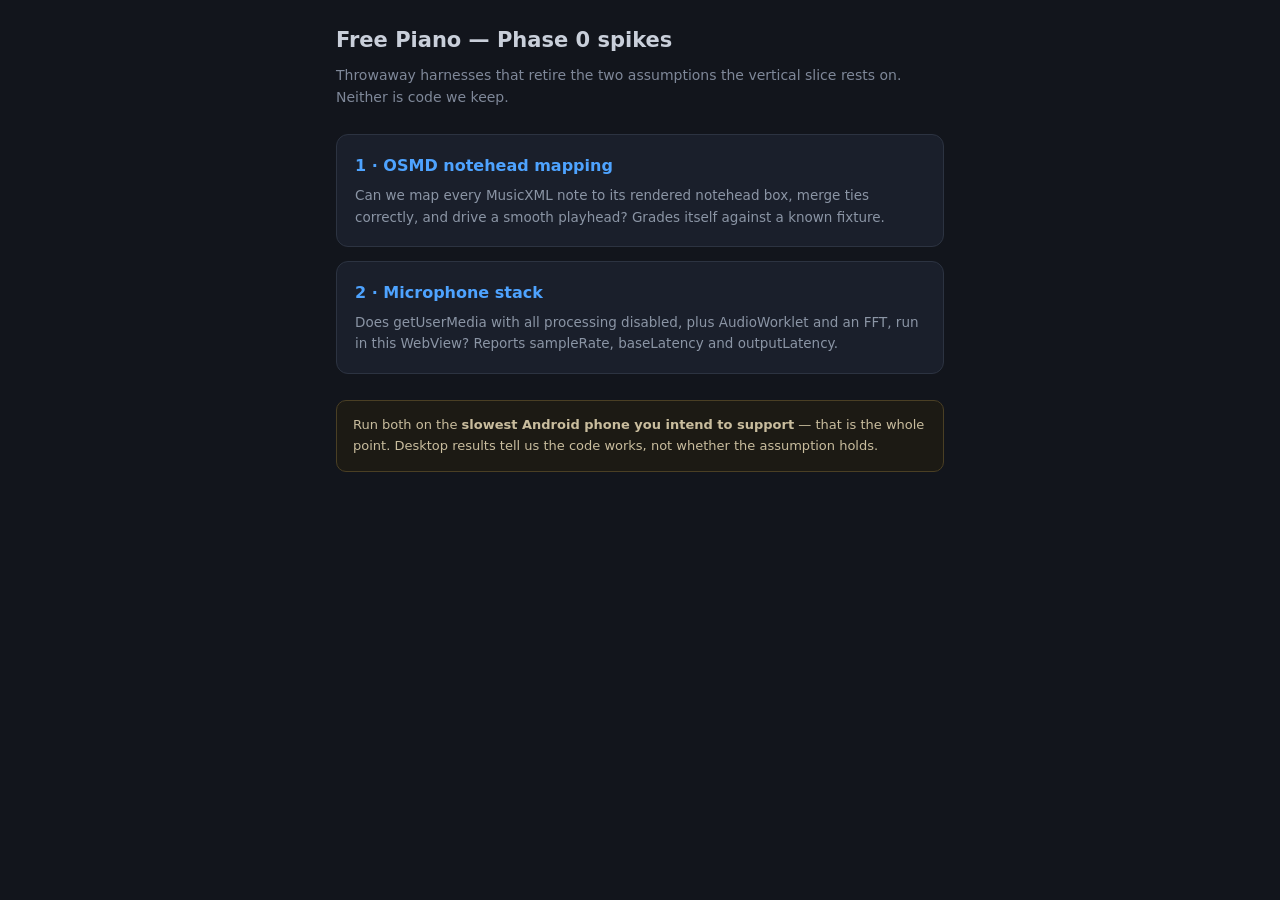
==== piano/index.html @ b58d8b5a "piano test" ====
<!doctype html>
<html lang="en">
<head>
  <meta charset="utf-8">
  <meta name="viewport" content="width=device-width, initial-scale=1, viewport-fit=cover">
  <!-- Temporary diagnostic pages hosted on a public domain — keep them out of search. -->
  <meta name="robots" content="noindex, nofollow">
  <title>Free Piano — Phase 0 spikes</title>
  <style>
    :root { color-scheme: dark; }
    * { box-sizing: border-box; }
    body {
      margin: 0; padding: 24px 16px;
      font: 15px/1.6 system-ui, -apple-system, Segoe UI, sans-serif;
      background: #12151c; color: #c9cfda;
      max-width: 640px; margin-inline: auto;
    }
    h1 { font-size: 21px; margin: 0 0 6px; }
    .sub { color: #7f8899; font-size: 14px; margin: 0 0 26px; }
    a.card {
      display: block; text-decoration: none; color: inherit;
      padding: 18px; border-radius: 12px; margin-bottom: 14px;
      background: #1a1f2b; border: 1px solid #2c3341;
    }
    a.card:active { background: #232936; }
    a.card h2 { font-size: 16px; margin: 0 0 6px; color: #4ea3ff; }
    a.card p { margin: 0; font-size: 13.5px; color: #8b95a5; }
    .note {
      margin-top: 26px; padding: 14px 16px; border-radius: 10px;
      background: #1c1a14; border: 1px solid #4a3f24;
      font-size: 13px; color: #c9bd9e;
    }
  </style>
</head>
<body>
  <h1>Free Piano — Phase 0 spikes</h1>
  <p class="sub">
    Throwaway harnesses that retire the two assumptions the vertical slice rests on.
    Neither is code we keep.
  </p>

  <a class="card" href="spikes/osmd/index.html">
    <h2>1 · OSMD notehead mapping</h2>
    <p>
      Can we map every MusicXML note to its rendered notehead box, merge ties correctly,
      and drive a smooth playhead? Grades itself against a known fixture.
    </p>
  </a>

  <a class="card" href="spikes/mic/index.html">
    <h2>2 · Microphone stack</h2>
    <p>
      Does getUserMedia with all processing disabled, plus AudioWorklet and an FFT, run in
      this WebView? Reports sampleRate, baseLatency and outputLatency.
    </p>
  </a>

  <div class="note">
    Run both on the <strong>slowest Android phone you intend to support</strong> — that is the
    whole point. Desktop results tell us the code works, not whether the assumption holds.
  </div>
</body>
</html>
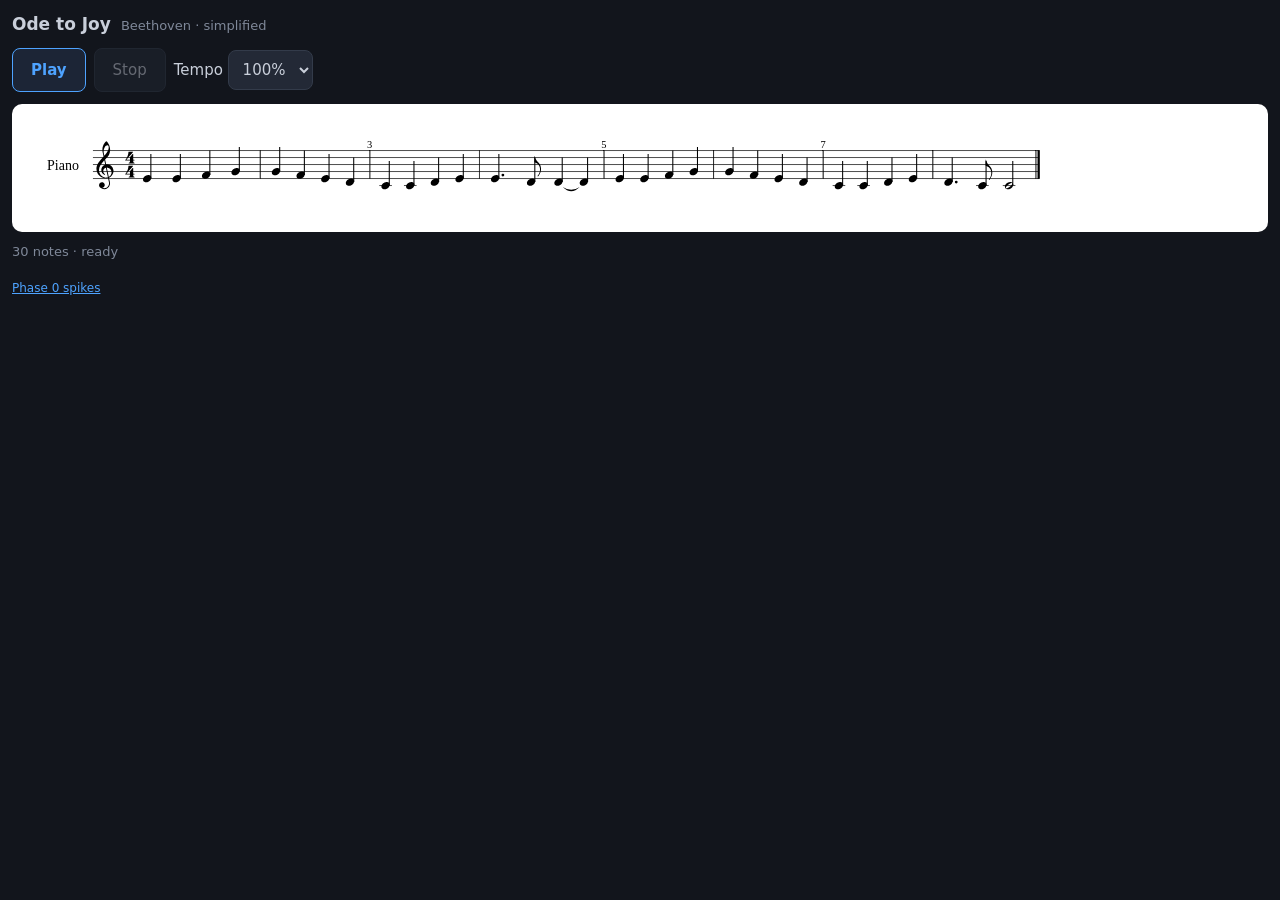
==== commit e4c2c824: "piano test 4" ====
--- a/piano/index.html
+++ b/piano/index.html
@@ -3,61 +3,76 @@
 <head>
   <meta charset="utf-8">
   <meta name="viewport" content="width=device-width, initial-scale=1, viewport-fit=cover">
-  <!-- Temporary diagnostic pages hosted on a public domain — keep them out of search. -->
   <meta name="robots" content="noindex, nofollow">
-  <title>Free Piano — Phase 0 spikes</title>
+  <title>Free Piano</title>
   <style>
     :root { color-scheme: dark; }
     * { box-sizing: border-box; }
     body {
-      margin: 0; padding: 24px 16px;
-      font: 15px/1.6 system-ui, -apple-system, Segoe UI, sans-serif;
+      margin: 0; padding: 12px;
+      font: 15px/1.5 system-ui, -apple-system, Segoe UI, sans-serif;
       background: #12151c; color: #c9cfda;
-      max-width: 640px; margin-inline: auto;
     }
-    h1 { font-size: 21px; margin: 0 0 6px; }
-    .sub { color: #7f8899; font-size: 14px; margin: 0 0 26px; }
-    a.card {
-      display: block; text-decoration: none; color: inherit;
-      padding: 18px; border-radius: 12px; margin-bottom: 14px;
-      background: #1a1f2b; border: 1px solid #2c3341;
+    header { display: flex; align-items: baseline; gap: 10px; margin-bottom: 10px; }
+    h1 { font-size: 17px; margin: 0; }
+    .composer { color: #7f8899; font-size: 13px; }
+
+    .controls { display: flex; gap: 8px; align-items: center; margin-bottom: 12px; flex-wrap: wrap; }
+    button {
+      font: inherit; padding: 10px 18px; border-radius: 8px; cursor: pointer;
+      background: #232936; color: #c9cfda; border: 1px solid #333b4a;
     }
-    a.card:active { background: #232936; }
-    a.card h2 { font-size: 16px; margin: 0 0 6px; color: #4ea3ff; }
-    a.card p { margin: 0; font-size: 13.5px; color: #8b95a5; }
-    .note {
-      margin-top: 26px; padding: 14px 16px; border-radius: 10px;
-      background: #1c1a14; border: 1px solid #4a3f24;
-      font-size: 13px; color: #c9bd9e;
+    button.primary { background: #1c2536; border-color: #4ea3ff; color: #4ea3ff; font-weight: 600; }
+    button:disabled { opacity: 0.45; }
+    select {
+      font: inherit; padding: 9px 10px; border-radius: 8px;
+      background: #232936; color: #c9cfda; border: 1px solid #333b4a;
     }
+
+    #stage { position: relative; background: #fff; border-radius: 10px; overflow-x: auto; }
+    .score-overlay { position: absolute; inset: 0; pointer-events: none; }
+    .note-highlight {
+      position: absolute; border-radius: 4px; opacity: 0;
+      background: rgba(78, 163, 255, 0.35);
+      transition: opacity 90ms linear;
+    }
+    .note-highlight.active { opacity: 1; }
+    .playhead {
+      position: absolute; width: 2px; background: #ffb020;
+      box-shadow: 0 0 6px rgba(255, 176, 32, 0.8);
+    }
+
+    #status { margin-top: 10px; color: #7f8899; font-size: 13px; min-height: 1.4em; }
+    footer { margin-top: 18px; font-size: 12px; }
+    footer a { color: #4ea3ff; }
   </style>
+  <script type="module" crossorigin src="/piano/assets/main-D5ChJTl_.js"></script>
+  <link rel="modulepreload" crossorigin href="/piano/assets/modulepreload-polyfill-B5Qt9EMX.js">
+  <link rel="modulepreload" crossorigin href="/piano/assets/opensheetmusicdisplay.min-CQSAqopO.js">
 </head>
 <body>
-  <h1>Free Piano — Phase 0 spikes</h1>
-  <p class="sub">
-    Throwaway harnesses that retire the two assumptions the vertical slice rests on.
-    Neither is code we keep.
-  </p>
+  <header>
+    <h1>Ode to Joy</h1>
+    <span class="composer">Beethoven · simplified</span>
+  </header>
 
-  <a class="card" href="spikes/osmd/index.html">
-    <h2>1 · OSMD notehead mapping</h2>
-    <p>
-      Can we map every MusicXML note to its rendered notehead box, merge ties correctly,
-      and drive a smooth playhead? Grades itself against a known fixture.
-    </p>
-  </a>
+  <div class="controls">
+    <button id="play" class="primary" disabled>Play</button>
+    <button id="stop" disabled>Stop</button>
+    <label>
+      Tempo
+      <select id="tempo">
+        <option value="0.6">60%</option>
+        <option value="0.8">80%</option>
+        <option value="1" selected>100%</option>
+      </select>
+    </label>
+  </div>
 
-  <a class="card" href="spikes/mic/index.html">
-    <h2>2 · Microphone stack</h2>
-    <p>
-      Does getUserMedia with all processing disabled, plus AudioWorklet and an FFT, run in
-      this WebView? Reports sampleRate, baseLatency and outputLatency.
-    </p>
-  </a>
+  <div id="stage"></div>
+  <div id="status">Loading score…</div>
 
-  <div class="note">
-    Run both on the <strong>slowest Android phone you intend to support</strong> — that is the
-    whole point. Desktop results tell us the code works, not whether the assumption holds.
-  </div>
+  <footer><a href="spikes/index.html">Phase 0 spikes</a></footer>
+
 </body>
 </html>
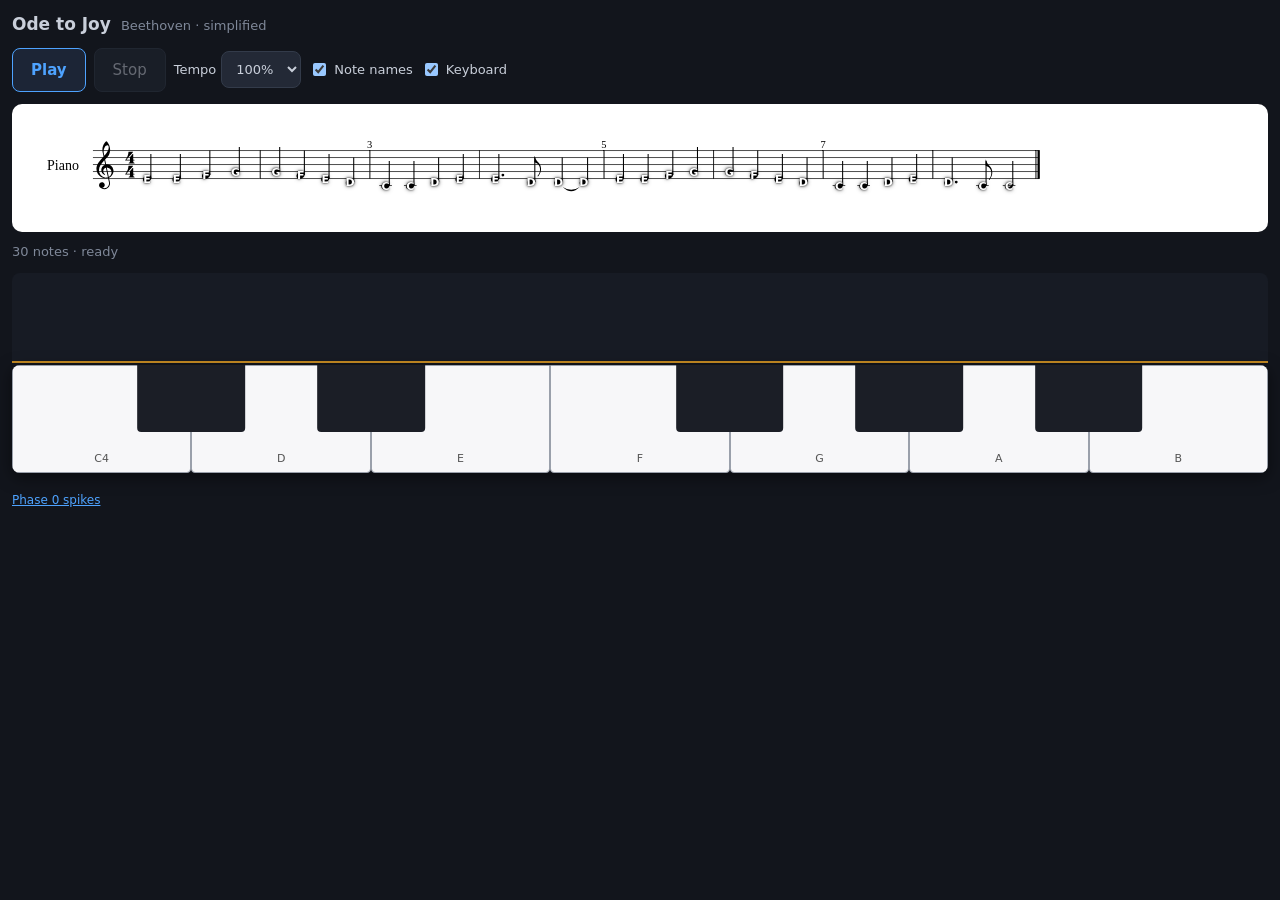
==== commit a6de0105: "piano test 5" ====
--- a/piano/index.html
+++ b/piano/index.html
@@ -45,8 +45,50 @@
     #status { margin-top: 10px; color: #7f8899; font-size: 13px; min-height: 1.4em; }
     footer { margin-top: 18px; font-size: 12px; }
     footer a { color: #4ea3ff; }
+
+    .controls label { display: flex; align-items: center; gap: 5px; font-size: 13px; }
+    .note-name {
+      position: absolute; color: #fff; font-weight: 700;
+      transform: translate(-50%, -50%);
+      text-shadow: 0 0 2px rgba(0,0,0,0.95), 0 0 4px rgba(0,0,0,0.7);
+      pointer-events: none; line-height: 1;
+    }
+    #stage.hide-names .note-name { display: none; }
+
+    #keyboard { position: sticky; bottom: 8px; margin-top: 12px; z-index: 5; }
+    .kb-lane {
+      position: relative; height: 90px; overflow: hidden;
+      background: #171b24; border-radius: 8px 8px 0 0; margin-bottom: 2px;
+    }
+    .kb-lane-hitline {
+      position: absolute; left: 0; right: 0; bottom: 0; height: 2px;
+      background: rgba(255, 176, 32, 0.7); z-index: 2;
+    }
+    .kb-bar {
+      position: absolute; border-radius: 4px;
+      background: rgba(78, 163, 255, 0.85);
+      box-shadow: 0 0 6px rgba(78, 163, 255, 0.4);
+      will-change: transform;
+    }
+    .kb-row {
+      position: relative; display: flex; height: 108px;
+      border-radius: 8px; overflow: hidden;
+      box-shadow: 0 4px 16px rgba(0,0,0,0.5);
+    }
+    .kb-white {
+      flex: 1; background: #f7f7f9; border: 1px solid #9aa0ab; border-radius: 0 0 4px 4px;
+      color: #555; font-size: 11px;
+      display: flex; align-items: flex-end; justify-content: center; padding-bottom: 5px;
+    }
+    .kb-white.kb-active { background: #4ea3ff; color: #fff; }
+    .kb-black {
+      position: absolute; top: 0; height: 62%;
+      background: #1b1e26; border-radius: 0 0 4px 4px;
+      transform: translateX(-50%); z-index: 2;
+    }
+    .kb-black.kb-active { background: #4ea3ff; }
   </style>
-  <script type="module" crossorigin src="/piano/assets/main-D5ChJTl_.js"></script>
+  <script type="module" crossorigin src="/piano/assets/main-D81_ce2z.js"></script>
   <link rel="modulepreload" crossorigin href="/piano/assets/modulepreload-polyfill-B5Qt9EMX.js">
   <link rel="modulepreload" crossorigin href="/piano/assets/opensheetmusicdisplay.min-CQSAqopO.js">
 </head>
@@ -67,10 +109,13 @@
         <option value="1" selected>100%</option>
       </select>
     </label>
+    <label><input type="checkbox" id="showNames" checked> Note names</label>
+    <label><input type="checkbox" id="showKeyboard" checked> Keyboard</label>
   </div>
 
   <div id="stage"></div>
   <div id="status">Loading score…</div>
+  <div id="keyboard"></div>
 
   <footer><a href="spikes/index.html">Phase 0 spikes</a></footer>
 
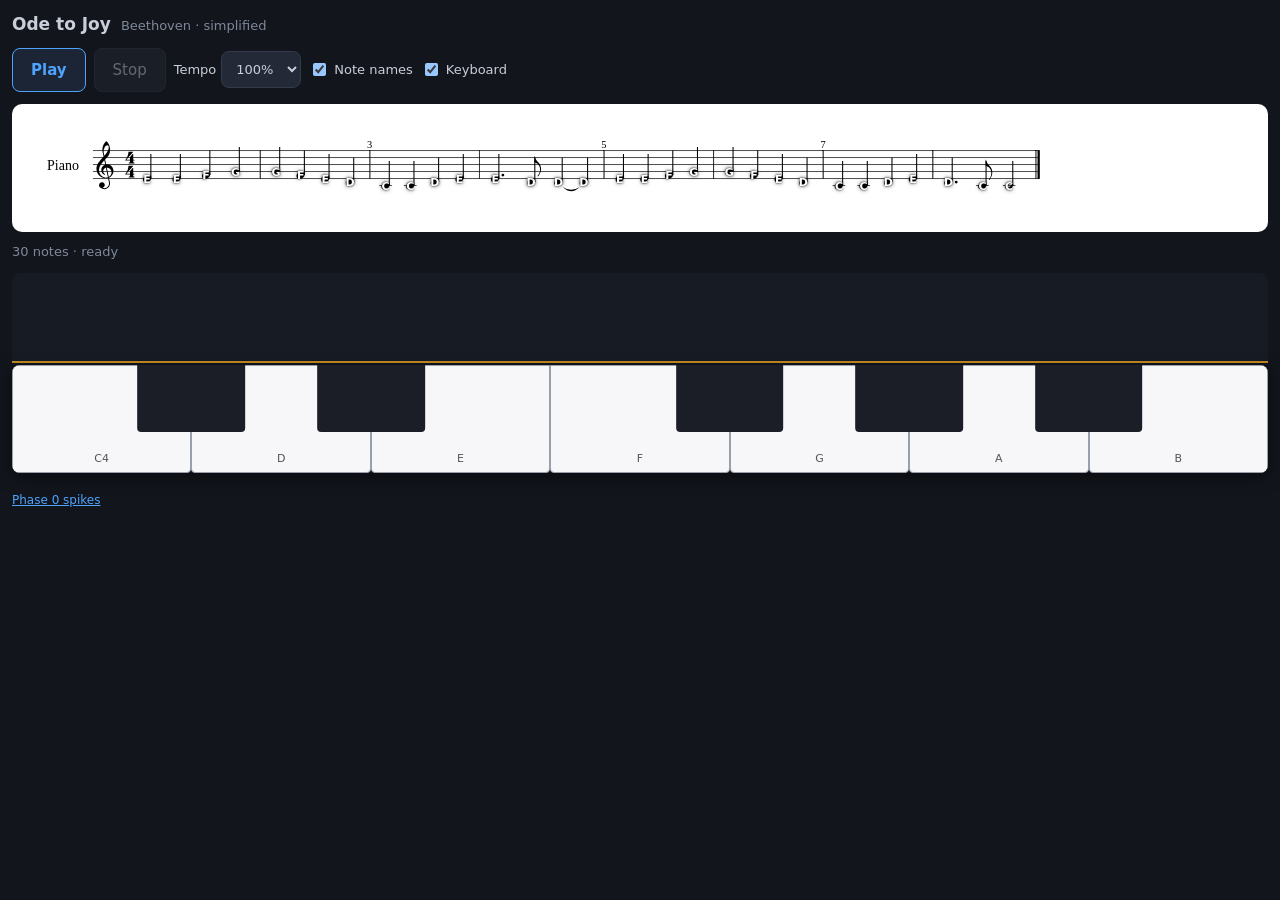
==== commit 88ef0f55: "piano test 6" ====
--- a/piano/index.html
+++ b/piano/index.html
@@ -30,6 +30,7 @@
     }
 
     #stage { position: relative; background: #fff; border-radius: 10px; overflow-x: auto; }
+    .score-content { position: relative; width: max-content; min-width: 100%; }
     .score-overlay { position: absolute; inset: 0; pointer-events: none; }
     .note-highlight {
       position: absolute; border-radius: 4px; opacity: 0;
@@ -88,7 +89,7 @@
     }
     .kb-black.kb-active { background: #4ea3ff; }
   </style>
-  <script type="module" crossorigin src="/piano/assets/main-D81_ce2z.js"></script>
+  <script type="module" crossorigin src="/piano/assets/main-DgAwLRfQ.js"></script>
   <link rel="modulepreload" crossorigin href="/piano/assets/modulepreload-polyfill-B5Qt9EMX.js">
   <link rel="modulepreload" crossorigin href="/piano/assets/opensheetmusicdisplay.min-CQSAqopO.js">
 </head>
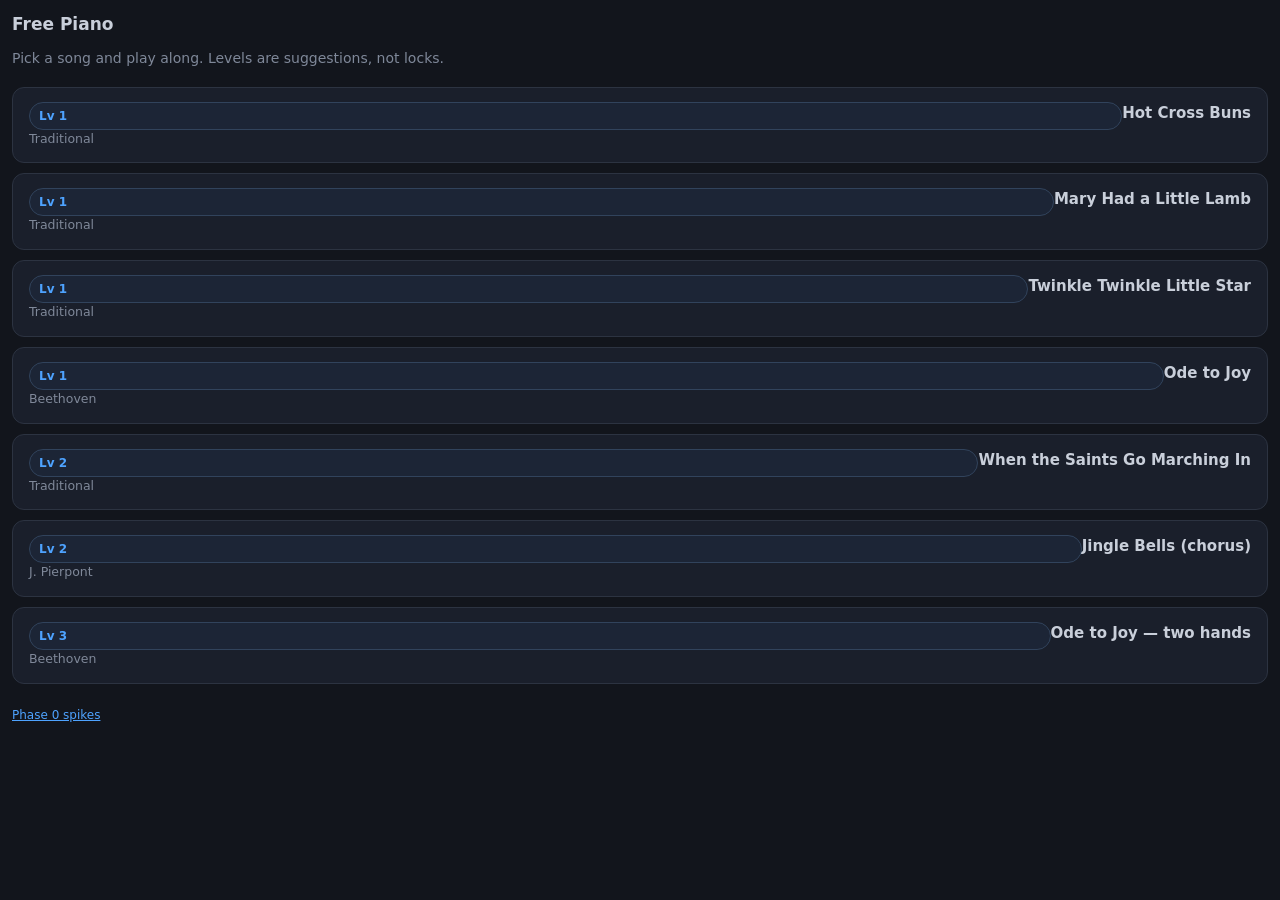
==== commit 24d7f740: "piano test 7" ====
--- a/piano/index.html
+++ b/piano/index.html
@@ -88,37 +88,66 @@
       transform: translateX(-50%); z-index: 2;
     }
     .kb-black.kb-active { background: #4ea3ff; }
+
+    .sub { color: #7f8899; font-size: 14px; margin: 0 0 18px; }
+    #songList { display: grid; gap: 10px; }
+    .song-card {
+      display: grid; grid-template-columns: 1fr auto; grid-template-rows: auto auto;
+      text-align: left; padding: 14px 16px; border-radius: 12px; cursor: pointer;
+      background: #1a1f2b; border: 1px solid #2c3341; color: inherit; font: inherit;
+    }
+    .song-card:active { background: #232936; }
+    .song-title { font-size: 15px; font-weight: 600; color: #c9cfda; }
+    .song-meta { font-size: 12.5px; color: #7f8899; grid-column: 1; }
+    .song-level {
+      grid-row: 1 / span 2; align-self: center; font-size: 12px; font-weight: 700;
+      color: #4ea3ff; background: #1c2536; border: 1px solid #31435c;
+      padding: 4px 9px; border-radius: 999px;
+    }
+    #back {
+      padding: 6px 13px; font-size: 20px; line-height: 1; border-radius: 8px;
+      background: #232936; color: #c9cfda; border: 1px solid #333b4a;
+    }
+    #library footer { margin-top: 22px; }
   </style>
-  <script type="module" crossorigin src="/piano/assets/main-DgAwLRfQ.js"></script>
+  <script type="module" crossorigin src="/piano/assets/main-DrfHCXk5.js"></script>
   <link rel="modulepreload" crossorigin href="/piano/assets/modulepreload-polyfill-B5Qt9EMX.js">
   <link rel="modulepreload" crossorigin href="/piano/assets/opensheetmusicdisplay.min-CQSAqopO.js">
 </head>
 <body>
-  <header>
-    <h1>Ode to Joy</h1>
-    <span class="composer">Beethoven · simplified</span>
-  </header>
-
-  <div class="controls">
-    <button id="play" class="primary" disabled>Play</button>
-    <button id="stop" disabled>Stop</button>
-    <label>
-      Tempo
-      <select id="tempo">
-        <option value="0.6">60%</option>
-        <option value="0.8">80%</option>
-        <option value="1" selected>100%</option>
-      </select>
-    </label>
-    <label><input type="checkbox" id="showNames" checked> Note names</label>
-    <label><input type="checkbox" id="showKeyboard" checked> Keyboard</label>
+  <div id="library" hidden>
+    <header><h1>Free Piano</h1></header>
+    <p class="sub">Pick a song and play along. Levels are suggestions, not locks.</p>
+    <div id="songList"></div>
+    <footer><a href="spikes/index.html">Phase 0 spikes</a></footer>
   </div>
 
-  <div id="stage"></div>
-  <div id="status">Loading score…</div>
-  <div id="keyboard"></div>
+  <div id="player" hidden>
+    <header>
+      <button id="back" title="Back to songs">‹</button>
+      <h1 id="songTitle"></h1>
+      <span class="composer" id="songComposer"></span>
+    </header>
 
-  <footer><a href="spikes/index.html">Phase 0 spikes</a></footer>
+    <div class="controls">
+      <button id="play" class="primary" disabled>Play</button>
+      <button id="stop" disabled>Stop</button>
+      <label>
+        Tempo
+        <select id="tempo">
+          <option value="0.6">60%</option>
+          <option value="0.8">80%</option>
+          <option value="1" selected>100%</option>
+        </select>
+      </label>
+      <label><input type="checkbox" id="showNames" checked> Note names</label>
+      <label><input type="checkbox" id="showKeyboard" checked> Keyboard</label>
+    </div>
+
+    <div id="stage"></div>
+    <div id="status">Loading…</div>
+    <div id="keyboard"></div>
+  </div>
 
 </body>
 </html>
